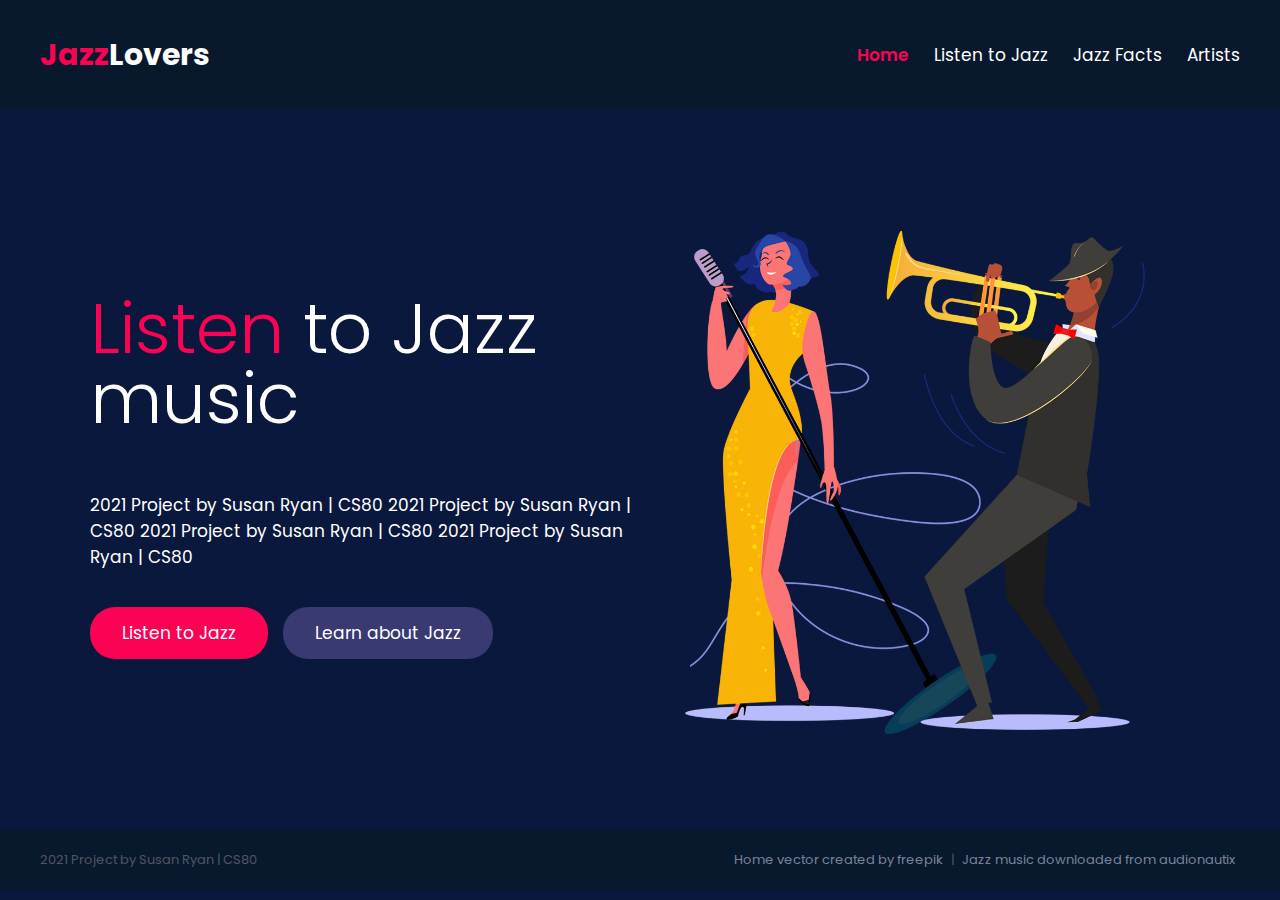
==== index.html @ 980e28b1 "Commit" ====
<!DOCTYPE html>
<html lang="en">

<head>
    <meta charset="utf-8">
    <title>JazzLovers | Home</title>
    <link rel="stylesheet" type="text/css" href="style.css" />
    <link rel="icon" type="image/png" href="imgs/favicon.png">
</head>

<body>
    <header>
        <a href="index.html" class="logo">
            <h1><span>Jazz</span>Lovers</h1>
        </a>
        <nav class="main-nav">
            <ul>
                <li><a href="index.html" class="nav-selected">Home</a></li>
                <li><a href="listen.html">Listen to Jazz</a></li>
                <li><a href="facts.html">Jazz Facts</a></li>
                <li><a href="artists.html">Artists</a></li>
            </ul>
        </nav>
    </header>
    <section class="container">
        <div class="home-hero">
            <div class="hero-text">
                <h2><span>Listen</span> to Jazz music</h2>
                <p>
                    2021 Project by Susan Ryan | CS80 2021 Project by Susan Ryan | CS80 2021 Project by Susan Ryan |
                    CS80 2021
                    Project by Susan Ryan | CS80
                </p>
                <a class="btn btn-primary mr-10" href="listen.html">Listen to Jazz</a>
                <a class="btn btn-secondary" href="facts.html">Learn about Jazz</a>
            </div>
            <div class="hero-img">
                <img src="imgs/home_hero_1.png" alt="Jazz Lovers Vector"/>
            </div>
        </div>
    </section>
    <footer>
        <div>2021 Project by Susan Ryan | CS80</div>
        <div>
            <a href='https://www.freepik.com/psd/flyer'>Home vector created by freepik</a> |
            <a href="https://audionautix.com/free-music/jazz">Jazz music downloaded from audionautix</a>
        </div>
    </footer>
  </body>

</html>
---- style.css ----
@import url('https://fonts.googleapis.com/css2?family=Poppins:ital,wght@0,200;0,300;0,400;0,600;1,200;1,500&display=swap');
html, body {
    height: 100%;
}

body {
    background: #0a183d;
    color: #fff;
    font-family: 'Poppins', sans-serif;
    padding: 0px;
    margin: 0px;
    font-size: 17px
}

a {
    color: #fff;
    text-decoration: none;
}

header {
    background: #08192d;
    height: 110px;
    display: flex;
    justify-content: space-between;
    align-items: center;
    padding: 0 40px;
}

footer {
    background: #08192d;
    height: 60px;
    display: flex;
    justify-content: space-between;
    align-items: center;
    padding: 0 40px;
    color: #505565;
    font-size: 13px;
}

footer a {
    color: #7b839a;
    margin-left: 5px;
    margin-right: 5px;
}

.logo h1 {
    font-size: 30px;
}

.logo span {
    color: #fb0254;
}

.main-nav ul {
    list-style: none;
}

.main-nav ul li {
    display: inline;
    padding-left: 20px;
}

.main-nav ul li a {
    transition: all ease-in-out 0.3s;
}

.nav-selected {
    color: #fb0254;
    font-weight: 600;
}

.main-nav ul li a:hover {
    color: #fb0254;
}

.container {
    max-width: 1100px;
    width: 100%;
    margin: 0 auto;
}

.btn {
    font-weight: 400;
    line-height: 14px;
    color: #fff;
    border-radius: 25px;
    cursor: pointer;
    padding: 14px 32px;
    text-align: center;
    text-decoration: none;
    transition: all ease-in-out 0.15s;
}

.btn-primary {
    background-color: #fb0254;
}

.btn-primary:hover {
    background-color: #db054c;
}

.btn-secondary {
    background-color: #393a72;
}

.btn-secondary:hover {
    background-color: #303163;
}

.btn-next {
    background-image: url(imgs/down.svg);
    background-size: 13px;
    background-repeat: no-repeat;
    background-position: 80% 50%;
    padding-right: 60px;
    transition: all ease-in-out 0.15s;
}

.btn-top {
    background-image: url(imgs/top.svg);
    background-size: 13px;
    background-repeat: no-repeat;
    background-position: 80% 50%;
    padding-right: 60px;
    transition: all ease-in-out 0.15s;
}

.btn-next:hover {
    background-position: 80% 55%;
}

.mr-10 {
    margin-right: 10px;
}

/* =======================================================================
   ===========================     Home Hero     =========================
   ======================================================================= */

.home-hero {
    display: flex;
    min-height: 80vh;
    align-items: center;
}

.hero-text, .hero-img {
    width: 50%;
}

.hero-text h2 {
    font-weight: 300;
    font-size: 70px;
    line-height: 70px;
    margin-top: 0px;
}

.hero-text h2 span {
    color: #fb0254;
}

.hero-text p {
    margin-bottom: 50px;
}

.hero-img img {
    width: 100%;
}

/* =======================================================================
   ===========================     Music list     =========================
   ======================================================================= */

.audio-container {
    display: flex;
    justify-content: space-between;
    padding: 50px 0;
}

.audio-player {
    width: 35%;
}

.audio-list-container {
    width: 55%;
}

.audio-list {
    list-style: none;
    margin: 0;
}

.audio-list li a {
    background: #1c294a;
    border-radius: 15px;
    padding: 20px 25px;
    display: block;
    transition: all ease-in-out 0.15s;
    line-height: 18px;
    margin-bottom: 20px;
    position: relative;
}

.hidden {
    display: none;
}

.audio-list li a:hover {
    background: #202e52;
}

.list-img {
    width: 60px;
    height: 60px;
    float: left;
    margin-right: 20px;
    border-radius: 3px;
}

.audio-list span {
    display: block;
}

.list-title {
    font-weight: 600;
    font-size: 17px;
    margin-bottom: 5px;
}

.list-title.selected {
    color: #fb0254;
}

.list-mood, .list-tempo {
    font-size: 13px;
    color: #7b839a;
}

.audio-player {
    padding: 0px 30px;
    border-radius: 15px;
}

.audio-player p {
    color: #7b839a;
    margin-bottom: 30px;
}

.audio-player-img {
    width: 100%;
    border-radius: 20px;
}

.audio-player-title {
    font-size: 30px;
    margin-bottom: 0px;
    margin-top: 10px;
    line-height: 30px;
    color: #db054c;
}

.audio-player-mood {
    color: #7b839a;
    font-size: 15px;
}

.list-btn {
    position: absolute;
    right: 20px;
    top: 20px;
    width: 50px;
    height: 50px;
    background-size: 50px;
    background-repeat: no-repeat;
}

.list-play {
    background-image: url(imgs/play.svg);
}

.list-pause {
    background-image: url(imgs/pause.svg);
}

#audioPlayer {
    width: 100%;
    opacity: 0.6;
    margin: 20px 0 50px 0;
}

/* =======================================================================
   =============================     Facts       =========================
   ======================================================================= */

.fact-hero {
    min-height: 80vh;
    padding: 40px 0px 70px 0;
}

.fact-hero-light {
    background: #060f27;
}

.fact-hero-wrapper {
    display: flex;
    align-items: center;
}

.fact-item {
    width: 50%;
}

.fact-item h2 {
    font-weight: 300;
    font-size: 70px;
    line-height: 70px;
    margin-top: 20px;
}

.fact-num {
    border: 2px solid #fb0254;
    height: 50px;
    width: 50px;
    border-radius: 27px;
    color: #fb0254;
    text-align: center;
    display: block;
    font-size: 23px;
    font-weight: 300;
    line-height: 50px;
}

.fact-item h2 span {
    color: #fb0254;
}

.fact-item p {
    margin-bottom: 50px;
}

.fact-item img {
    width: 100%;
}

.fact-next {
    font-size: 20px;
}

/* =======================================================================
   ===========================     Jazz Artists     =========================
   ======================================================================= */

.artists-container h2 {
    font-weight: 300;
    font-size: 40px;
    line-height: 40px;
    margin-top: 20px;
}

.artists-container .container-s {
    overflow-x: auto;
}

.artist-card-container {
    display: flex;
    width: 3280px;
    justify-content: space-evenly;
}

.artist-card {
    background: #1c294a;
    width: 260px;
    height: 400px;
    border-radius: 25px;
    margin-right: 20x;
    margin-bottom: 70px;
}

.artist-card img {
    width: 100%;
    border-top-left-radius: 25px;
    border-top-right-radius: 25px;
}

.artist-card-info {
    padding: 0px 20px;
}

.artist-card-info h3 {
    margin: 0px;
}

.artist-card-info span {
    font-size: 15px;
    display: block;
}

.card-title {
    color: #7b839a;
}

.artist-card-info a {
    font-size: 13px;
    float: right;
    text-decoration: underline;
}

.btn-container {
    position: relative;
}

.btn-step {
    width: 50px;
    height: 50px;
    background: #343568;
    position: absolute;
    top: 150px;
    cursor: pointer;
    border-radius: 25px;
    background-size: 20px;
    background-repeat: no-repeat;
    opacity: 0.5;
    transition: all ease-in-out 0.15s;
}

.btn-step-l {
    background-image: url(imgs/left.svg);
    left: -50px;
    background-position: 40% 50%;
}

.btn-step-r {
    background-image: url(imgs/right.svg);
    right: -50px;
    background-position: 60% 50%;
}

.disabled {
    opacity: 0.2;
    cursor: default;
}

.btn-step:hover {
    opacity: 1;
}

.btn-step.disabled:hover {
    opacity: 0.2;
}
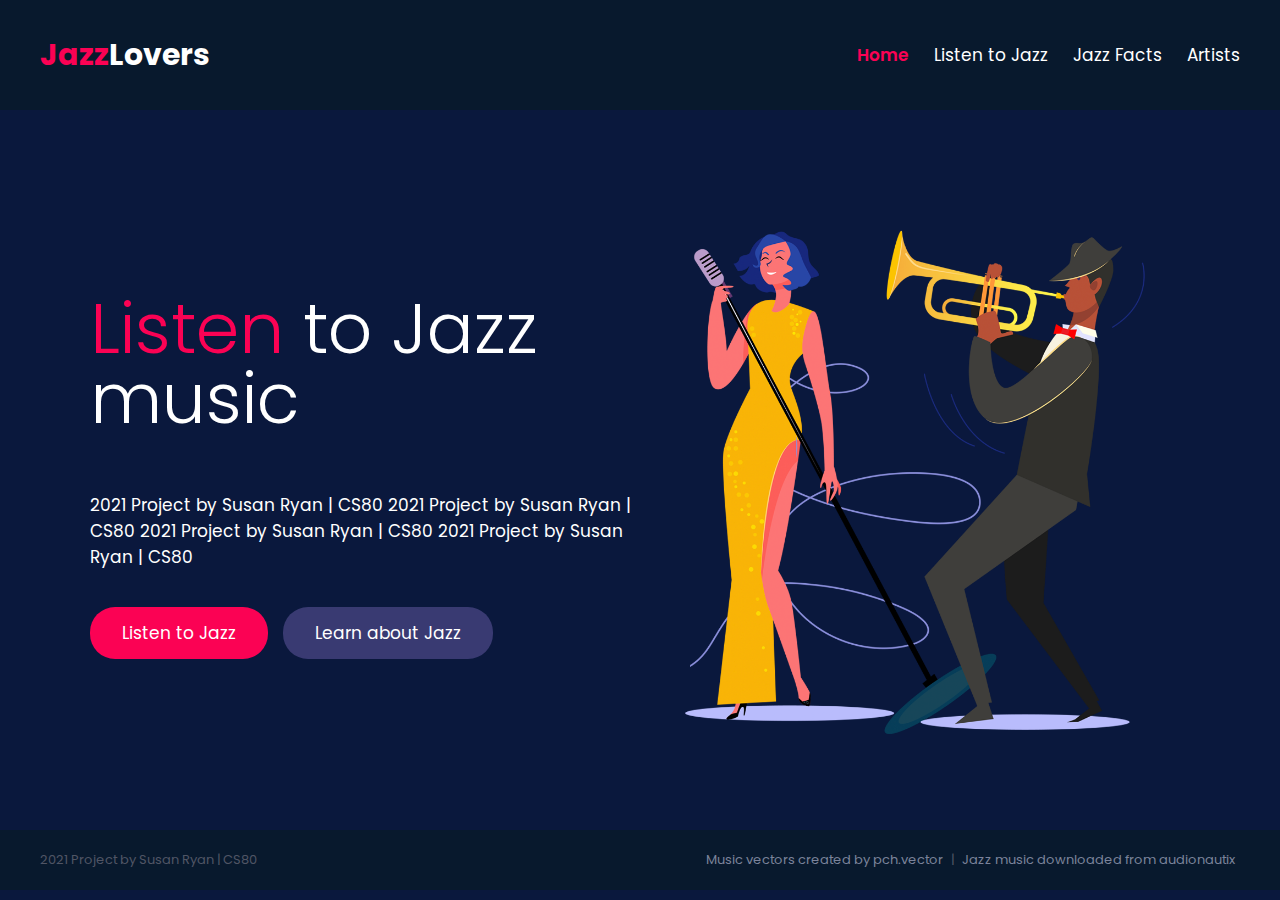
==== commit cf7b50a6: "ReOrgnize files" ====
--- a/index.html
+++ b/index.html
@@ -4,7 +4,7 @@
 <head>
     <meta charset="utf-8">
     <title>JazzLovers | Home</title>
-    <link rel="stylesheet" type="text/css" href="style.css" />
+    <link rel="stylesheet" type="text/css" href="css/style.css" />
     <link rel="icon" type="image/png" href="imgs/favicon.png">
 </head>
 
@@ -35,17 +35,17 @@
                 <a class="btn btn-secondary" href="facts.html">Learn about Jazz</a>
             </div>
             <div class="hero-img">
-                <img src="imgs/home_hero_1.png" alt="Jazz Lovers Vector"/>
+                <img src="imgs/home_hero.png" alt="Jazz Lovers Vector"/>
             </div>
         </div>
     </section>
     <footer>
         <div>2021 Project by Susan Ryan | CS80</div>
         <div>
-            <a href='https://www.freepik.com/psd/flyer'>Home vector created by freepik</a> |
+            <a href='https://www.freepik.com/vectors/music'>Music vectors created by pch.vector</a> |
             <a href="https://audionautix.com/free-music/jazz">Jazz music downloaded from audionautix</a>
         </div>
     </footer>
   </body>
-
+ 
 </html>--- a/css/style.css
+++ b/css/style.css
@@ -0,0 +1,454 @@
+@import url('https://fonts.googleapis.com/css2?family=Poppins:ital,wght@0,200;0,300;0,400;0,600;1,200;1,500&display=swap');
+html, body {
+    height: 100%;
+}
+
+body {
+    background: #0a183d;
+    color: #fff;
+    font-family: 'Poppins', sans-serif;
+    padding: 0px;
+    margin: 0px;
+    font-size: 17px
+}
+
+a {
+    color: #fff;
+    text-decoration: none;
+}
+
+header {
+    background: #08192d;
+    height: 110px;
+    display: flex;
+    justify-content: space-between;
+    align-items: center;
+    padding: 0 40px;
+}
+
+footer {
+    background: #08192d;
+    height: 60px;
+    display: flex;
+    justify-content: space-between;
+    align-items: center;
+    padding: 0 40px;
+    color: #505565;
+    font-size: 13px;
+}
+
+footer a {
+    color: #7b839a;
+    margin-left: 5px;
+    margin-right: 5px;
+}
+
+.logo h1 {
+    font-size: 30px;
+}
+
+.logo span {
+    color: #fb0254;
+}
+
+.main-nav ul {
+    list-style: none;
+}
+
+.main-nav ul li {
+    display: inline;
+    padding-left: 20px;
+}
+
+.main-nav ul li a {
+    transition: all ease-in-out 0.3s;
+}
+
+.nav-selected {
+    color: #fb0254;
+    font-weight: 600;
+}
+
+.main-nav ul li a:hover {
+    color: #fb0254;
+}
+
+.container {
+    max-width: 1100px;
+    width: 100%;
+    margin: 0 auto;
+}
+
+.btn {
+    font-weight: 400;
+    line-height: 14px;
+    color: #fff;
+    border-radius: 25px;
+    cursor: pointer;
+    padding: 14px 32px;
+    text-align: center;
+    text-decoration: none;
+    transition: all ease-in-out 0.15s;
+}
+
+.btn-primary {
+    background-color: #fb0254;
+}
+
+.btn-primary:hover {
+    background-color: #db054c;
+}
+
+.btn-secondary {
+    background-color: #393a72;
+}
+
+.btn-secondary:hover {
+    background-color: #303163;
+}
+
+.btn-next {
+    background-image: url(../imgs/down.svg);
+    background-size: 13px;
+    background-repeat: no-repeat;
+    background-position: 80% 50%;
+    padding-right: 60px;
+    transition: all ease-in-out 0.15s;
+}
+
+.btn-top {
+    background-image: url(../imgs/top.svg);
+    background-size: 13px;
+    background-repeat: no-repeat;
+    background-position: 80% 50%;
+    padding-right: 60px;
+    transition: all ease-in-out 0.15s;
+}
+
+.btn-next:hover {
+    background-position: 80% 55%;
+}
+
+.mr-10 {
+    margin-right: 10px;
+}
+
+/* =======================================================================
+   ===========================     Home Hero     =========================
+   ======================================================================= */
+
+.home-hero {
+    display: flex;
+    min-height: 80vh;
+    align-items: center;
+}
+
+.hero-text, .hero-img {
+    width: 50%;
+}
+
+.hero-text h2 {
+    font-weight: 300;
+    font-size: 70px;
+    line-height: 70px;
+    margin-top: 0px;
+}
+
+.hero-text h2 span {
+    color: #fb0254;
+}
+
+.hero-text p {
+    margin-bottom: 50px;
+}
+
+.hero-img img {
+    width: 100%;
+}
+
+/* =======================================================================
+   ===========================     Music list     =========================
+   ======================================================================= */
+
+.audio-container {
+    display: flex;
+    justify-content: space-between;
+    padding: 50px 0;
+}
+
+.audio-player {
+    width: 35%;
+}
+
+.audio-list-container {
+    width: 55%;
+}
+
+.audio-list {
+    list-style: none;
+    margin: 0;
+}
+
+.audio-list li a {
+    background: #1c294a;
+    border-radius: 15px;
+    padding: 20px 25px;
+    display: block;
+    transition: all ease-in-out 0.15s;
+    line-height: 18px;
+    margin-bottom: 20px;
+    position: relative;
+}
+
+.hidden {
+    display: none;
+}
+
+.audio-list li a:hover {
+    background: #202e52;
+}
+
+.list-img {
+    width: 60px;
+    height: 60px;
+    float: left;
+    margin-right: 20px;
+    border-radius: 3px;
+}
+
+.audio-list span {
+    display: block;
+}
+
+.list-title {
+    font-weight: 600;
+    font-size: 17px;
+    margin-bottom: 5px;
+}
+
+.list-title.selected {
+    color: #fb0254;
+}
+
+.list-mood, .list-tempo {
+    font-size: 13px;
+    color: #7b839a;
+}
+
+.audio-player {
+    padding: 0px 30px;
+    border-radius: 15px;
+}
+
+.audio-player p {
+    color: #7b839a;
+    margin-bottom: 30px;
+}
+
+.audio-player-img {
+    width: 100%;
+    border-radius: 20px;
+}
+
+.audio-player-title {
+    font-size: 30px;
+    margin-bottom: 0px;
+    margin-top: 10px;
+    line-height: 30px;
+    color: #db054c;
+}
+
+.audio-player-mood {
+    color: #7b839a;
+    font-size: 15px;
+}
+
+.list-btn {
+    position: absolute;
+    right: 20px;
+    top: 20px;
+    width: 50px;
+    height: 50px;
+    background-size: 50px;
+    background-repeat: no-repeat;
+    cursor: pointer;
+}
+
+.list-play {
+    background-image: url(../imgs/play.svg);
+}
+
+.list-pause {
+    background-image: url(../imgs/pause.svg);
+}
+
+#audioPlayer {
+    width: 100%;
+    opacity: 0.6;
+    margin: 20px 0 50px 0;
+}
+
+/* =======================================================================
+   =============================     Facts       =========================
+   ======================================================================= */
+
+.fact-hero {
+    min-height: 80vh;
+    padding: 40px 0px 70px 0;
+}
+
+.fact-hero-light {
+    background: #060f27;
+}
+
+.fact-hero-wrapper {
+    display: flex;
+    align-items: center;
+}
+
+.fact-item {
+    width: 50%;
+}
+
+.fact-item h2 {
+    font-weight: 300;
+    font-size: 70px;
+    line-height: 70px;
+    margin-top: 20px;
+}
+
+.fact-num {
+    border: 2px solid #fb0254;
+    height: 50px;
+    width: 50px;
+    border-radius: 27px;
+    color: #fb0254;
+    text-align: center;
+    display: block;
+    font-size: 23px;
+    font-weight: 300;
+    line-height: 50px;
+}
+
+.fact-item h2 span {
+    color: #fb0254;
+}
+
+.fact-item p {
+    margin-bottom: 50px;
+}
+
+.fact-item img {
+    width: 100%;
+}
+
+.fact-next {
+    font-size: 20px;
+}
+
+/* =======================================================================
+   ===========================     Jazz Artists     =========================
+   ======================================================================= */
+
+.artists-container h2 {
+    font-weight: 300;
+    font-size: 40px;
+    line-height: 40px;
+    margin-top: 20px;
+}
+
+.artists-container h2 span{
+    color: #fb0254;
+}
+
+.artists-container .container-s {
+    overflow-x: auto;
+}
+
+.artist-card-container {
+    display: flex;
+    width: 3312px;
+    justify-content: space-evenly;
+}
+
+.artist-card {
+    background: #1c294a;
+    width: 260px;
+    height: 400px;
+    border-radius: 25px;
+    margin-bottom: 70px;
+    margin-left: 8px;
+    margin-right: 8px;
+}
+
+.artist-card img {
+    width: 100%;
+    border-top-left-radius: 25px;
+    border-top-right-radius: 25px;
+}
+
+.artist-card-info {
+    padding: 0px 20px;
+}
+
+.artist-card-info h3 {
+    margin: 0px;
+}
+
+.artist-card-info span {
+    font-size: 15px;
+    display: block;
+}
+
+.card-title {
+    color: #7b839a;
+}
+
+.artist-card-info a {
+    font-size: 13px;
+    float: right;
+    text-decoration: underline;
+}
+
+.btn-container {
+    position: relative;
+}
+
+.btn-step {
+    width: 50px;
+    height: 50px;
+    background: #343568;
+    position: absolute;
+    top: 150px;
+    cursor: pointer;
+    border-radius: 25px;
+    background-size: 20px;
+    background-repeat: no-repeat;
+    opacity: 0.9;
+    transition: all ease-in-out 0.15s;
+}
+
+.btn-step-l {
+    background-image: url(../imgs/left.svg);
+    left: -50px;
+    background-position: 40% 50%;
+}
+
+.btn-step-r {
+    background-image: url(../imgs/right.svg);
+    right: -50px;
+    background-position: 60% 50%;
+}
+
+.disabled {
+    opacity: 0.3;
+    cursor: default;
+}
+
+.btn-step:hover {
+    opacity: 1;
+}
+
+.btn-step.disabled:hover {
+    opacity: 0.3;
+}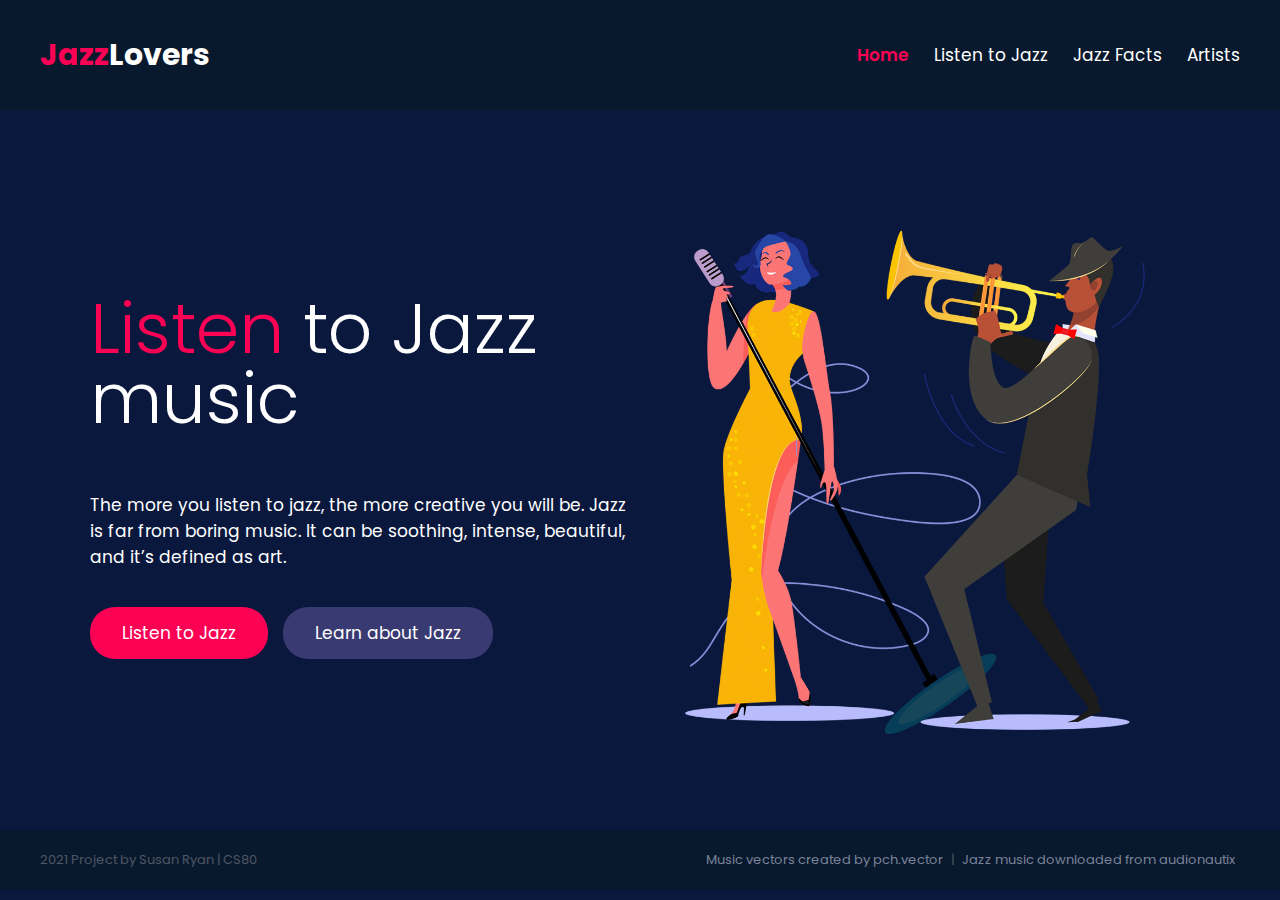
==== commit a6e52cfa: "Intro adding" ====
--- a/index.html
+++ b/index.html
@@ -27,10 +27,7 @@
             <div class="hero-text">
                 <h2><span>Listen</span> to Jazz music</h2>
                 <p>
-                    2021 Project by Susan Ryan | CS80 2021 Project by Susan Ryan | CS80 2021 Project by Susan Ryan |
-                    CS80 2021
-                    Project by Susan Ryan | CS80
-                </p>
+                    The more you listen to jazz, the more creative you will be. Jazz is far from boring music. It can be soothing, intense, beautiful, and it’s defined as art.  </p>
                 <a class="btn btn-primary mr-10" href="listen.html">Listen to Jazz</a>
                 <a class="btn btn-secondary" href="facts.html">Learn about Jazz</a>
             </div>
--- a/css/style.css
+++ b/css/style.css
@@ -362,7 +362,7 @@
 }
 
 .artists-container .container-s {
-    overflow-x: auto;
+    overflow-x: hidden;
 }
 
 .artist-card-container {
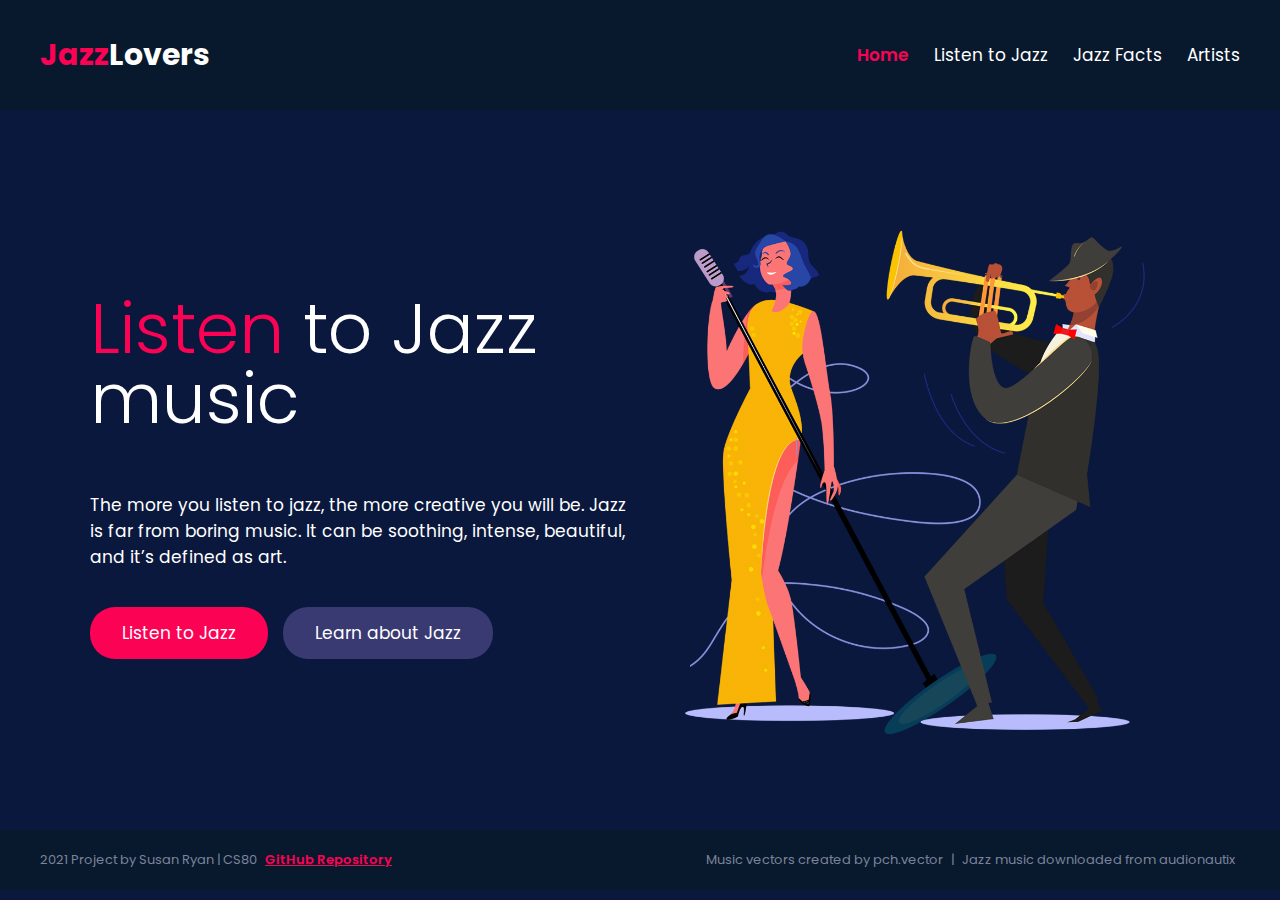
==== commit 6dae8d5a: "Footer fixes" ====
--- a/index.html
+++ b/index.html
@@ -27,22 +27,25 @@
             <div class="hero-text">
                 <h2><span>Listen</span> to Jazz music</h2>
                 <p>
-                    The more you listen to jazz, the more creative you will be. Jazz is far from boring music. It can be soothing, intense, beautiful, and it’s defined as art.  </p>
+                    The more you listen to jazz, the more creative you will be. Jazz is far from boring music. It can be
+                    soothing, intense, beautiful, and it’s defined as art. </p>
                 <a class="btn btn-primary mr-10" href="listen.html">Listen to Jazz</a>
                 <a class="btn btn-secondary" href="facts.html">Learn about Jazz</a>
             </div>
             <div class="hero-img">
-                <img src="imgs/home_hero.png" alt="Jazz Lovers Vector"/>
+                <img src="imgs/home_hero.png" alt="Jazz Lovers Vector" />
             </div>
         </div>
     </section>
     <footer>
-        <div>2021 Project by Susan Ryan | CS80</div>
+        <div>2021 Project by Susan Ryan | CS80
+            <a href="https://github.com/susanryanla/jazzlovers" target="_blank" class="pink">GitHub Repository </a>
+        </div>
         <div>
-            <a href='https://www.freepik.com/vectors/music'>Music vectors created by pch.vector</a> |
-            <a href="https://audionautix.com/free-music/jazz">Jazz music downloaded from audionautix</a>
+            <a href='https://www.freepik.com/vectors/music' target="_blank">Music vectors created by pch.vector</a> |
+            <a href="https://audionautix.com/free-music/jazz" target="_blank">Jazz music downloaded from audionautix</a>
         </div>
     </footer>
-  </body>
- 
+</body>
+
 </html>--- a/css/style.css
+++ b/css/style.css
@@ -33,7 +33,7 @@
     justify-content: space-between;
     align-items: center;
     padding: 0 40px;
-    color: #505565;
+    color: #7b839a;
     font-size: 13px;
 }
 
@@ -41,6 +41,12 @@
     color: #7b839a;
     margin-left: 5px;
     margin-right: 5px;
+}
+
+footer a.pink {
+    color: #fb0254;
+    font-weight: 600;
+    text-decoration: underline;
 }
 
 .logo h1 {
@@ -357,7 +363,7 @@
     margin-top: 20px;
 }
 
-.artists-container h2 span{
+.artists-container h2 span {
     color: #fb0254;
 }
 
